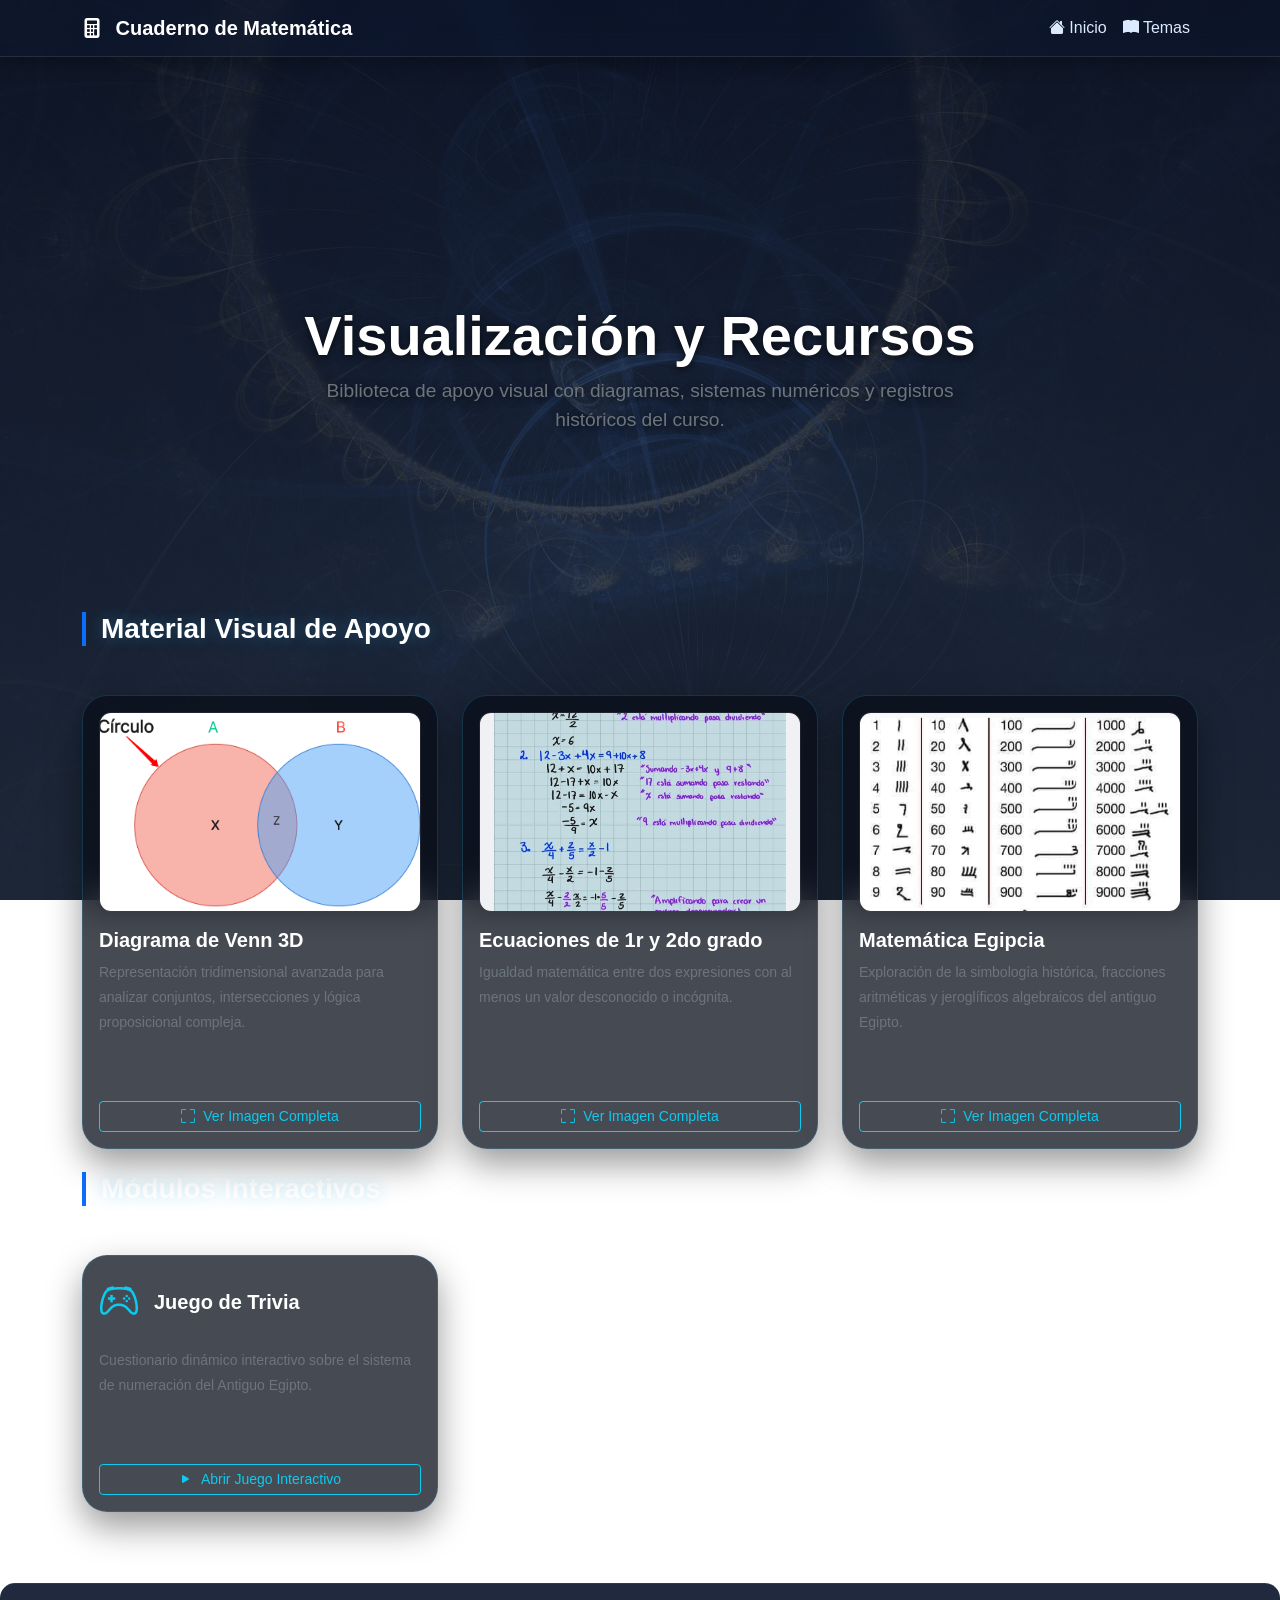
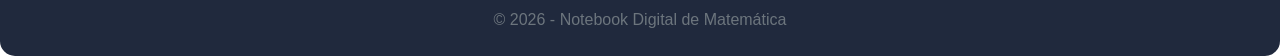
==== temas.html @ 57515ef2 "primer commit" ====
<!doctype html>
<html lang="es">
  <head>
    <meta charset="UTF-8" />
    <meta name="viewport" content="width=device-width, initial-scale=1.0" />
    <title>Notebook Digital de Matemática - Materiales</title>

    <link
      href="https://cdn.jsdelivr.net/npm/bootstrap@5.3.3/dist/css/bootstrap.min.css"
      rel="stylesheet"
    />
    <link
      rel="stylesheet"
      href="https://cdn.jsdelivr.net/npm/bootstrap-icons@1.11.3/font/bootstrap-icons.min.css"
    />
    <link rel="stylesheet" href="css/style.css" />
  </head>

  <body>
    <nav class="navbar navbar-expand-lg navbar-dark fixed-top custom-navbar">
      <div class="container">
        <a class="navbar-brand fw-bold" href="index.html">
          <i class="bi bi-calculator-fill me-2"></i>
          Cuaderno de Matemática
        </a>

        <button
          class="navbar-toggler"
          type="button"
          data-bs-toggle="collapse"
          data-bs-target="#menu"
        >
          <span class="navbar-toggler-icon"></span>
        </button>

        <div class="collapse navbar-collapse" id="menu">
          <ul class="navbar-nav ms-auto">
            <li class="nav-item">
              <a class="nav-link" href="index.html">
                <i class="bi bi-house-fill"></i> Inicio
              </a>
            </li>
            <li class="nav-item">
              <a class="nav-link active" href="#">
                <i class="bi bi-book-fill"></i> Temas
              </a>
            </li>
          </ul>
        </div>
      </div>
    </nav>

    <header class="hero mt-5">
      <div class="container text-center py-4">
        <h1 class="display-4 fw-bold text-white">Visualización y Recursos</h1>
        <p class="text-secondary lead">
          Biblioteca de apoyo visual con diagramas, sistemas numéricos y
          registros históricos del curso.
        </p>
      </div>
    </header>

    <main class="container py-4">
      <section class="mb-5">
        <h3 class="section-title text-start mb-4 text-white">
          Material Visual de Apoyo
        </h3>
        <div class="row g-4">
          <div class="col-md-6 col-lg-4">
            <div
              class="glass-card p-3 h-100 d-flex flex-column justify-content-between"
            >
              <div>
                <div class="img-container mb-3">
                  <img
                    src="imagenes/venn.png"
                    alt="Diagrama de Venn 3D"
                    class="img-fluid rounded"
                  />
                </div>
                <h5 class="fw-bold mb-2 text-white">Diagrama de Venn 3D</h5>
                <p class="text-secondary small mb-0">
                  Representación tridimensional avanzada para analizar
                  conjuntos, intersecciones y lógica proposicional compleja.
                </p>
              </div>
              <a
                href="imagenes/venn.png"
                target="_blank"
                class="btn btn-sm btn-outline-info w-100 mt-3"
              >
                <i class="bi bi-fullscreen me-2"></i>Ver Imagen Completa
              </a>
            </div>
          </div>

          <div class="col-md-6 col-lg-4">
            <div
              class="glass-card p-3 h-100 d-flex flex-column justify-content-between"
            >
              <div>
                <div class="img-container mb-3">
                  <img
                    src="imagenes/ecuaciones.jpg"
                    alt="Ecuaciones"
                    class="img-fluid rounded"
                  />
                </div>
                <h5 class="fw-bold mb-2 text-white">
                  Ecuaciones de 1r y 2do grado
                </h5>
                <p class="text-secondary small mb-0">
                  Igualdad matemática entre dos expresiones con al menos un
                  valor desconocido o incógnita.
                </p>
              </div>
              <a
                href="imagenes/ecuaciones.jpg"
                target="_blank"
                class="btn btn-sm btn-outline-info w-100 mt-3"
              >
                <i class="bi bi-fullscreen me-2"></i>Ver Imagen Completa
              </a>
            </div>
          </div>

          <div class="col-md-6 col-lg-4">
            <div
              class="glass-card p-3 h-100 d-flex flex-column justify-content-between"
            >
              <div>
                <div class="img-container mb-3">
                  <img
                    src="imagenes/mat egipcia.jpg"
                    alt="Matemática Egipcia"
                    class="img-fluid rounded"
                  />
                </div>
                <h5 class="fw-bold mb-2 text-white">Matemática Egipcia</h5>
                <p class="text-secondary small mb-0">
                  Exploración de la simbología histórica, fracciones aritméticas
                  y jeroglíficos algebraicos del antiguo Egipto.
                </p>
              </div>
              <a
                href="imagenes/mat egipcia.jpg"
                target="_blank"
                class="btn btn-sm btn-outline-info w-100 mt-3"
              >
                <i class="bi bi-fullscreen me-2"></i>Ver Imagen Completa
              </a>
            </div>
          </div>
        </div>
      </section>

      <section class="mb-4">
        <h3 class="section-title text-start mb-4 text-white">
          Módulos Interactivos
        </h3>
        <div class="row g-4">
          <div class="col-md-6 col-lg-4">
            <div
              class="glass-card p-3 h-100 d-flex flex-column justify-content-between"
            >
              <div>
                <div class="d-flex align-items-center mb-3">
                  <i
                    class="bi bi-controller text-info"
                    style="font-size: 2.5rem; margin-right: 15px"
                  ></i>
                  <h5 class="fw-bold mb-0 text-white text-truncate">
                    Juego de Trivia
                  </h5>
                </div>
                <p class="text-secondary small mb-3">
                  Cuestionario dinámico interactivo sobre el sistema de
                  numeración del Antiguo Egipto.
                </p>
              </div>
              <a
                href="juego de matematica.html"
                class="btn btn-sm btn-outline-info w-100"
              >
                <i class="bi bi-play-fill me-2"></i>Abrir Juego Interactivo
              </a>
            </div>
          </div>
        </div>
      </section>
    </main>

    <footer class="text-center py-4 mt-5 text-secondary">
      © 2026 - Notebook Digital de Matemática
    </footer>

    <script src="https://cdn.jsdelivr.net/npm/bootstrap@5.3.3/dist/js/bootstrap.bundle.min.js"></script>
  </body>
</html>
---- css/style.css ----
* {
  margin: 0;
  padding: 0;
  box-sizing: border-box;
}

html {
  scroll-behavior: smooth;
  width: 100%;
  height: 100%;
}

body {
  font-family:
    "Segoe UI",
    -apple-system,
    sans-serif;
  color: #f8fafc;
  min-height: 100vh;
  width: 100%;

  overflow-x: hidden;
  overflow-y: auto !important;

  background:
    linear-gradient(rgba(15, 23, 42, 0.8), rgba(30, 41, 59, 0.9)),
    url("/imagenes/01.jpg") !important;
  background-size: cover !important;
  background-position: center !important;
  background-attachment: fixed !important;
}

.custom-navbar {
  background: rgba(9, 37, 101, 0.073) !important;
  backdrop-filter: blur(15px);
  -webkit-backdrop-filter: blur(15px);
  border-bottom: 1px solid rgba(255, 255, 255, 0.1);
  box-shadow: 0 5px 20px rgba(0, 0, 0, 0.3);
}

.navbar-brand {
  color: #fff !important;
  font-weight: 700;
}

.nav-link {
  color: #dbeafe !important;
  transition: color 0.3s ease;
}

.nav-link:hover {
  color: #4cc9f0 !important;
}

.dropdown-menu {
  background: #0f172a;
  border: none;
  box-shadow: 0 10px 25px rgba(0, 0, 0, 0.5);
}

.dropdown-item {
  color: white;
  transition:
    background 0.2s,
    color 0.2s;
}

.dropdown-item:hover {
  background: #1e293b;
  color: #38bdf8;
}

.hero {
  min-height: 60vh;
  display: flex;
  justify-content: center;
  align-items: center;
  text-align: center;
  padding-top: 150px;
  padding-bottom: 50px;
  text-shadow: 0 2px 8px rgba(0, 0, 0, 0.7);
}

.hero h1 {
  font-weight: 820;
  color: #ffffff;
  animation: pulsoNeon 4s ease-in-out infinite alternate;
}

.hero p {
  color: #dbeafe;
  font-size: 1.2rem;
  max-width: 700px;
  margin: auto;
}

.hero-sub {
  background: rgba(15, 23, 42, 0.6) !important;
  backdrop-filter: blur(5px);
  border-top: 1px solid rgba(255, 255, 255, 0.05);
  border-bottom: 1px solid rgba(255, 255, 255, 0.05);
}

.hero-sub h2 {
  font-weight: 700;
  color: #ffffff;
  animation: pulsoNeon 4s ease-in-out infinite alternate;
}

.hero-sub p {
  color: #dbeafe;
  max-width: 700px;
  margin: auto;
}

.hero-sub .btn-outline-info {
  border-color: #38bdf8;
  color: #38bdf8;
  transition: all 0.3s cubic-bezier(0.25, 1, 0.5, 1);
}

.hero-sub .btn-outline-info:hover {
  background: #38bdf8;
  color: #0f172a;
  box-shadow: 0 0 25px rgba(56, 189, 248, 0.6);
  transform: translateY(-3px);
}

.section-title {
  border-left: 4px solid #0d6efd;
  padding-left: 15px;
  font-weight: 700;
  color: #ffffff;
  text-shadow: 0 0 15px rgba(56, 189, 248, 0.3);
}

.topics {
  display: grid;
  grid-template-columns: repeat(2, 1fr);
  gap: 20px;
  max-width: 900px;
  margin: 0 auto;
}

.topic-card {
  display: flex;
  align-items: center;
  justify-content: space-between;
  padding: 20px 25px;
  text-decoration: none;
  color: white;
  border-radius: 20px;
  background: rgba(15, 23, 42, 0.4);
  border: 1px solid rgba(56, 189, 248, 0.15);
  backdrop-filter: blur(12px);
  box-shadow: 0 10px 30px rgba(0, 0, 0, 0.2);
}

.icon-box {
  width: 60px;
  height: 60px;
  display: flex;
  justify-content: center;
  align-items: center;
  border-radius: 15px;
  background: linear-gradient(135deg, #0e2a36, #2563eb);
  color: white;
  font-weight: bold;
  margin-right: 20px;
  box-shadow: 0 0 20px rgba(56, 189, 248, 0.4);
  transition: transform 0.3s ease;
}

.topic-card span {
  flex: 1;
  font-size: 1.1rem;
}

.glass-card {
  margin: 25px auto;
  max-width: 900px;
  background: rgba(9, 14, 25, 0.75) !important;
  border: 1px solid rgba(56, 189, 248, 0.2) !important;
  backdrop-filter: blur(20px) !important;
  -webkit-backdrop-filter: blur(20px) !important;
  padding: 35px;
  border-radius: 25px !important;
  box-shadow: 0 15px 35px rgba(0, 0, 0, 0.4) !important;
  transition:
    transform 0.3s ease,
    box-shadow 0.3s ease,
    border-color 0.3s ease;
}

.glass-card h2 {
  color: #4cc9f0;
  margin-bottom: 20px;
  text-shadow: 0 0 15px rgba(76, 201, 240, 0.2);
}

.glass-card p {
  color: #e2e8f0;
  line-height: 1.8;
}

.glass-card .form-control {
  background: rgba(15, 23, 42, 0.6) !important;
  border: 1px solid rgba(56, 189, 248, 0.2) !important;
  color: #fff !important;
  border-radius: 10px;
}

.glass-card .form-control:focus {
  background: rgba(15, 23, 42, 0.8) !important;
  border-color: #4cc9f0 !important;
  color: #fff !important;
  box-shadow: 0 0 10px rgba(76, 201, 240, 0.3) !important;
}

.exercise-card {
  background: rgba(20, 35, 70, 0.8);
  border: 1px solid rgba(56, 189, 248, 0.15);
  color: white;
  border-radius: 20px;
}

.exercise-card h5 {
  color: #4cc9f0;
}

.glass-card:hover,
.topic-card:hover,
.exercise-card:hover {
  transform: translateY(-5px) scale(1.01) !important;
  border-color: #4cc9f0 !important;
  box-shadow: 0 15px 35px rgba(76, 201, 240, 0.3) !important;
  background: rgba(15, 23, 42, 0.75) !important;
}

.topic-card:hover .icon-box {
  transform: scale(1.1) rotate(3deg);
}

.text-truncate {
  overflow: hidden;
  text-overflow: ellipsis;
  white-space: nowrap;
}

.display-6 {
  font-size: 2.5rem;
}

@keyframes pulsoNeon {
  0% {
    text-shadow:
      0 0 15px rgba(56, 189, 248, 0.3),
      0 0 30px rgba(56, 189, 248, 0.1);
  }
  100% {
    text-shadow:
      0 0 25px rgba(56, 189, 248, 0.8),
      0 0 50px rgba(76, 201, 240, 0.5);
  }
}

#info p {
  color: #e2e8f0;
  font-size: 1.1rem;
  margin-bottom: 10px;
}

footer {
  border-radius: 15px;
  margin-top: 60px;
  padding: 25px;
  background: rgba(8, 18, 40, 0.9);
  border-top: 1px solid rgba(255, 255, 255, 0.08);
  color: #cbd5e1;
}

/* scroll esto esta muy bueno lo dejo comentado para cobiar esto despues */
::-webkit-scrollbar {
  width: 10px;
}
::-webkit-scrollbar-track {
  background: #0f172a;
}
::-webkit-scrollbar-thumb {
  background: #38bdf8;
  border-radius: 20px;
}

/* diseño responsivo, guardarlo en otro css para porterior uso de mi web */
@media (max-width: 768px) {
  .hero h1 {
    font-size: 2.3rem;
  }
  .section-title {
    font-size: 2.5rem;
  }
  .topics {
    grid-template-columns: 1fr;
    padding: 0 15px;
  }
  .topic-card {
    flex-direction: column;
    text-align: center;
    gap: 15px;
  }
  .icon-box {
    margin-right: 0;
  }
}
@media (max-width: 576px) {
  .hero {
    padding-top: 140px;
  }
  .hero h1 {
    font-size: 1.8rem;
  }
  .hero p {
    font-size: 1rem;
  }
}


.img-container {
  height: 200px;
  display: flex;
  align-items: center;
  justify-content: center;
  overflow: hidden;
  border-radius: 12px;
  background: rgba(0, 0, 0, 0.3);
  border: 1px solid rgba(255, 255, 255, 0.1);
}

.img-container img {
  width: 100%;
  height: 100%;
  object-fit: cover;
  transition: transform 0.5s ease;
}

.glass-card:hover .img-container img {
  transform: scale(1.05);
}
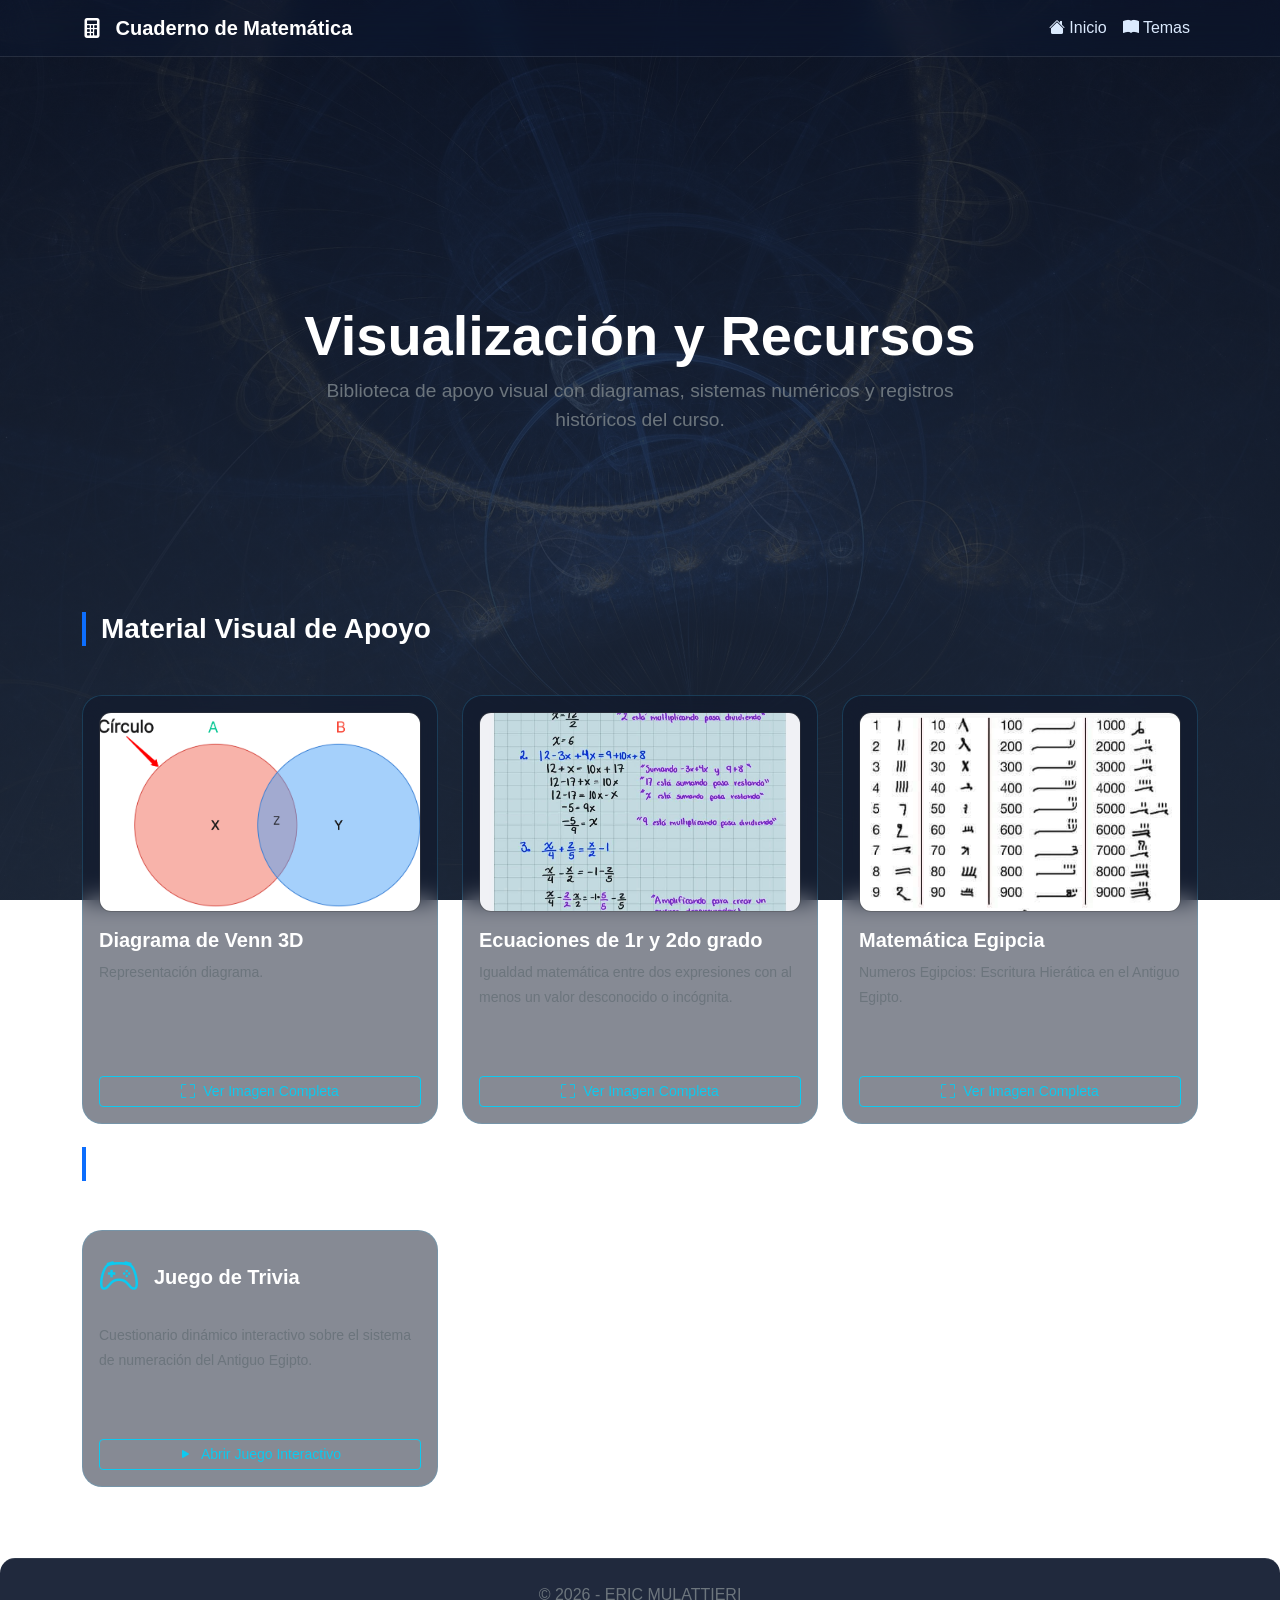
==== commit 3e779fda: "cambios" ====
--- a/temas.html
+++ b/temas.html
@@ -80,8 +80,7 @@
                 </div>
                 <h5 class="fw-bold mb-2 text-white">Diagrama de Venn 3D</h5>
                 <p class="text-secondary small mb-0">
-                  Representación tridimensional avanzada para analizar
-                  conjuntos, intersecciones y lógica proposicional compleja.
+                  Representación diagrama.
                 </p>
               </div>
               <a
@@ -138,8 +137,7 @@
                 </div>
                 <h5 class="fw-bold mb-2 text-white">Matemática Egipcia</h5>
                 <p class="text-secondary small mb-0">
-                  Exploración de la simbología histórica, fracciones aritméticas
-                  y jeroglíficos algebraicos del antiguo Egipto.
+                  Numeros Egipcios: Escritura Hierática en el Antiguo Egipto.
                 </p>
               </div>
               <a
@@ -191,7 +189,7 @@
     </main>
 
     <footer class="text-center py-4 mt-5 text-secondary">
-      © 2026 - Notebook Digital de Matemática
+      © 2026 - ERIC MULATTIERI
     </footer>
 
     <script src="https://cdn.jsdelivr.net/npm/bootstrap@5.3.3/dist/js/bootstrap.bundle.min.js"></script>
--- a/css/style.css
+++ b/css/style.css
@@ -4,10 +4,11 @@
   box-sizing: border-box;
 }
 
-html {
-  scroll-behavior: smooth;
+html,
+body {
   width: 100%;
   height: 100%;
+  scroll-behavior: smooth;
 }
 
 body {
@@ -17,11 +18,8 @@
     sans-serif;
   color: #f8fafc;
   min-height: 100vh;
-  width: 100%;
-
   overflow-x: hidden;
   overflow-y: auto !important;
-
   background:
     linear-gradient(rgba(15, 23, 42, 0.8), rgba(30, 41, 59, 0.9)),
     url("/imagenes/01.jpg") !important;
@@ -35,7 +33,6 @@
   backdrop-filter: blur(15px);
   -webkit-backdrop-filter: blur(15px);
   border-bottom: 1px solid rgba(255, 255, 255, 0.1);
-  box-shadow: 0 5px 20px rgba(0, 0, 0, 0.3);
 }
 
 .navbar-brand {
@@ -55,7 +52,6 @@
 .dropdown-menu {
   background: #0f172a;
   border: none;
-  box-shadow: 0 10px 25px rgba(0, 0, 0, 0.5);
 }
 
 .dropdown-item {
@@ -76,22 +72,24 @@
   justify-content: center;
   align-items: center;
   text-align: center;
-  padding-top: 150px;
-  padding-bottom: 50px;
-  text-shadow: 0 2px 8px rgba(0, 0, 0, 0.7);
-}
-
-.hero h1 {
+  padding: 150px 0 50px 0;
+}
+
+.hero h1,
+.hero-sub h2 {
   font-weight: 820;
   color: #ffffff;
-  animation: pulsoNeon 4s ease-in-out infinite alternate;
-}
-
-.hero p {
+}
+
+.hero p,
+.hero-sub p {
   color: #dbeafe;
-  font-size: 1.2rem;
   max-width: 700px;
   margin: auto;
+}
+
+.hero p {
+  font-size: 1.2rem;
 }
 
 .hero-sub {
@@ -103,26 +101,17 @@
 
 .hero-sub h2 {
   font-weight: 700;
-  color: #ffffff;
-  animation: pulsoNeon 4s ease-in-out infinite alternate;
-}
-
-.hero-sub p {
-  color: #dbeafe;
-  max-width: 700px;
-  margin: auto;
 }
 
 .hero-sub .btn-outline-info {
   border-color: #38bdf8;
   color: #38bdf8;
-  transition: all 0.3s cubic-bezier(0.25, 1, 0.5, 1);
+  transition: all 0.3s ease;
 }
 
 .hero-sub .btn-outline-info:hover {
   background: #38bdf8;
   color: #0f172a;
-  box-shadow: 0 0 25px rgba(56, 189, 248, 0.6);
   transform: translateY(-3px);
 }
 
@@ -131,7 +120,6 @@
   padding-left: 15px;
   font-weight: 700;
   color: #ffffff;
-  text-shadow: 0 0 15px rgba(56, 189, 248, 0.3);
 }
 
 .topics {
@@ -142,6 +130,18 @@
   margin: 0 auto;
 }
 
+.topic-card,
+.glass-card,
+.exercise-card {
+  background: rgba(15, 23, 42, 0.5) !important;
+  border: 1px solid rgba(56, 189, 248, 0.2) !important;
+  backdrop-filter: blur(12px) !important;
+  border-radius: 20px !important;
+  transition:
+    transform 0.3s ease,
+    background 0.3s ease;
+}
+
 .topic-card {
   display: flex;
   align-items: center;
@@ -149,11 +149,40 @@
   padding: 20px 25px;
   text-decoration: none;
   color: white;
-  border-radius: 20px;
-  background: rgba(15, 23, 42, 0.4);
-  border: 1px solid rgba(56, 189, 248, 0.15);
-  backdrop-filter: blur(12px);
-  box-shadow: 0 10px 30px rgba(0, 0, 0, 0.2);
+}
+
+.glass-card {
+  margin: 25px auto;
+  max-width: 900px;
+  padding: 35px;
+}
+
+.exercise-card {
+  color: white;
+}
+
+.glass-card h2,
+.exercise-card h5 {
+  color: #4cc9f0;
+  margin-bottom: 20px;
+}
+
+.glass-card p,
+#info p {
+  color: #e2e8f0;
+  line-height: 1.8;
+}
+
+#info p {
+  font-size: 1.1rem;
+  margin-bottom: 10px;
+}
+
+.glass-card:hover,
+.topic-card:hover,
+.exercise-card:hover {
+  transform: translateY(-5px) !important;
+  background: rgba(15, 23, 42, 0.8) !important;
 }
 
 .icon-box {
@@ -167,40 +196,11 @@
   color: white;
   font-weight: bold;
   margin-right: 20px;
-  box-shadow: 0 0 20px rgba(56, 189, 248, 0.4);
-  transition: transform 0.3s ease;
 }
 
 .topic-card span {
   flex: 1;
   font-size: 1.1rem;
-}
-
-.glass-card {
-  margin: 25px auto;
-  max-width: 900px;
-  background: rgba(9, 14, 25, 0.75) !important;
-  border: 1px solid rgba(56, 189, 248, 0.2) !important;
-  backdrop-filter: blur(20px) !important;
-  -webkit-backdrop-filter: blur(20px) !important;
-  padding: 35px;
-  border-radius: 25px !important;
-  box-shadow: 0 15px 35px rgba(0, 0, 0, 0.4) !important;
-  transition:
-    transform 0.3s ease,
-    box-shadow 0.3s ease,
-    border-color 0.3s ease;
-}
-
-.glass-card h2 {
-  color: #4cc9f0;
-  margin-bottom: 20px;
-  text-shadow: 0 0 15px rgba(76, 201, 240, 0.2);
-}
-
-.glass-card p {
-  color: #e2e8f0;
-  line-height: 1.8;
 }
 
 .glass-card .form-control {
@@ -214,60 +214,24 @@
   background: rgba(15, 23, 42, 0.8) !important;
   border-color: #4cc9f0 !important;
   color: #fff !important;
-  box-shadow: 0 0 10px rgba(76, 201, 240, 0.3) !important;
-}
-
-.exercise-card {
-  background: rgba(20, 35, 70, 0.8);
-  border: 1px solid rgba(56, 189, 248, 0.15);
-  color: white;
-  border-radius: 20px;
-}
-
-.exercise-card h5 {
-  color: #4cc9f0;
-}
-
-.glass-card:hover,
-.topic-card:hover,
-.exercise-card:hover {
-  transform: translateY(-5px) scale(1.01) !important;
-  border-color: #4cc9f0 !important;
-  box-shadow: 0 15px 35px rgba(76, 201, 240, 0.3) !important;
-  background: rgba(15, 23, 42, 0.75) !important;
-}
-
-.topic-card:hover .icon-box {
-  transform: scale(1.1) rotate(3deg);
-}
-
-.text-truncate {
+  outline: none;
+}
+
+.img-container {
+  height: 200px;
+  display: flex;
+  align-items: center;
+  justify-content: center;
   overflow: hidden;
-  text-overflow: ellipsis;
-  white-space: nowrap;
-}
-
-.display-6 {
-  font-size: 2.5rem;
-}
-
-@keyframes pulsoNeon {
-  0% {
-    text-shadow:
-      0 0 15px rgba(56, 189, 248, 0.3),
-      0 0 30px rgba(56, 189, 248, 0.1);
-  }
-  100% {
-    text-shadow:
-      0 0 25px rgba(56, 189, 248, 0.8),
-      0 0 50px rgba(76, 201, 240, 0.5);
-  }
-}
-
-#info p {
-  color: #e2e8f0;
-  font-size: 1.1rem;
-  margin-bottom: 10px;
+  border-radius: 12px;
+  background: rgba(0, 0, 0, 0.3);
+  border: 1px solid rgba(255, 255, 255, 0.1);
+}
+
+.img-container img {
+  width: 100%;
+  height: 100%;
+  object-fit: cover;
 }
 
 footer {
@@ -279,19 +243,16 @@
   color: #cbd5e1;
 }
 
-/* scroll esto esta muy bueno lo dejo comentado para cobiar esto despues */
-::-webkit-scrollbar {
-  width: 10px;
-}
-::-webkit-scrollbar-track {
-  background: #0f172a;
-}
-::-webkit-scrollbar-thumb {
-  background: #38bdf8;
-  border-radius: 20px;
-}
-
-/* diseño responsivo, guardarlo en otro css para porterior uso de mi web */
+.text-truncate {
+  overflow: hidden;
+  text-overflow: ellipsis;
+  white-space: nowrap;
+}
+
+.display-6 {
+  font-size: 2.5rem;
+}
+
 @media (max-width: 768px) {
   .hero h1 {
     font-size: 2.3rem;
@@ -312,6 +273,7 @@
     margin-right: 0;
   }
 }
+
 @media (max-width: 576px) {
   .hero {
     padding-top: 140px;
@@ -323,26 +285,3 @@
     font-size: 1rem;
   }
 }
-
-
-.img-container {
-  height: 200px;
-  display: flex;
-  align-items: center;
-  justify-content: center;
-  overflow: hidden;
-  border-radius: 12px;
-  background: rgba(0, 0, 0, 0.3);
-  border: 1px solid rgba(255, 255, 255, 0.1);
-}
-
-.img-container img {
-  width: 100%;
-  height: 100%;
-  object-fit: cover;
-  transition: transform 0.5s ease;
-}
-
-.glass-card:hover .img-container img {
-  transform: scale(1.05);
-}
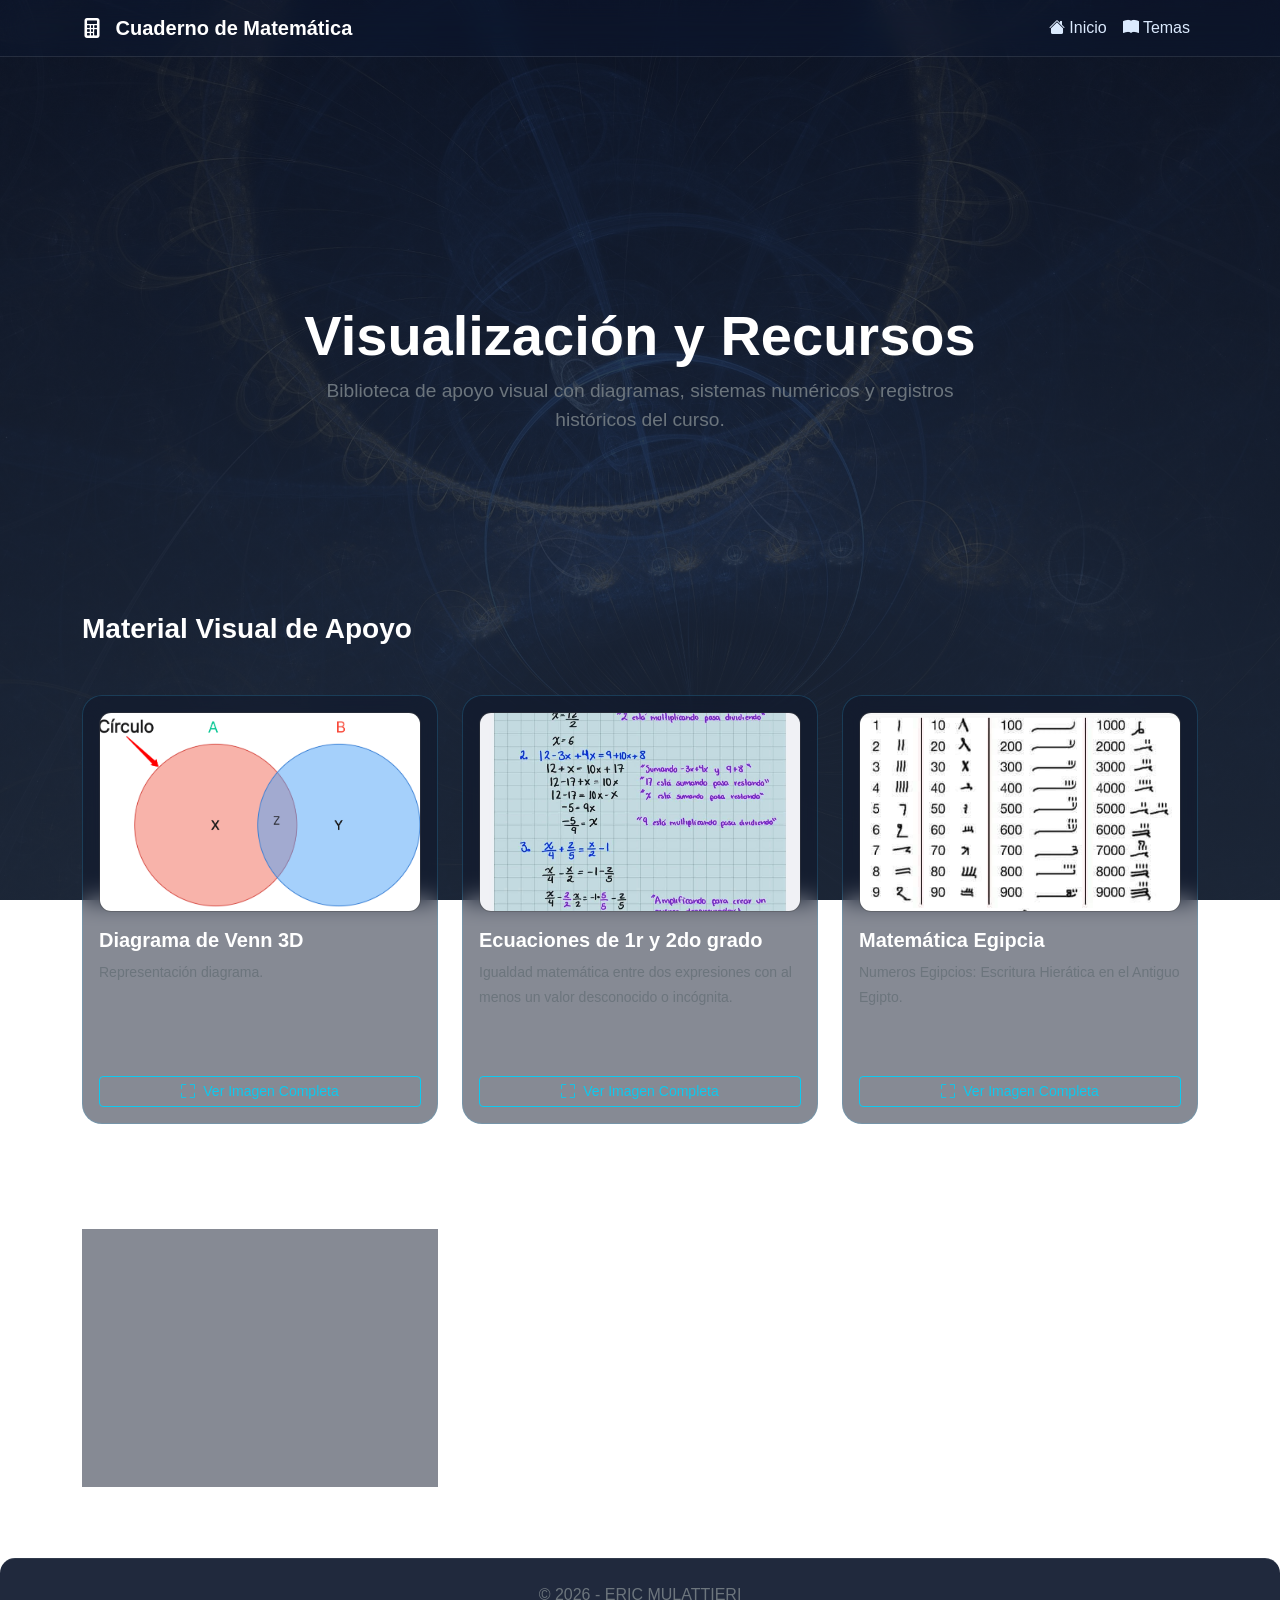
==== commit 748fe658: "cambios" ====
--- a/temas.html
+++ b/temas.html
@@ -14,6 +14,16 @@
       href="https://cdn.jsdelivr.net/npm/bootstrap-icons@1.11.3/font/bootstrap-icons.min.css"
     />
     <link rel="stylesheet" href="css/style.css" />
+
+    <style>
+      .section-title {
+        border-left: none !important;
+        padding-left: 0 !important;
+      }
+      .section-title::before {
+        display: none !important;
+      }
+    </style>
   </head>
 
   <body>
@@ -194,4 +204,4 @@
 
     <script src="https://cdn.jsdelivr.net/npm/bootstrap@5.3.3/dist/js/bootstrap.bundle.min.js"></script>
   </body>
-</html>
+</html>
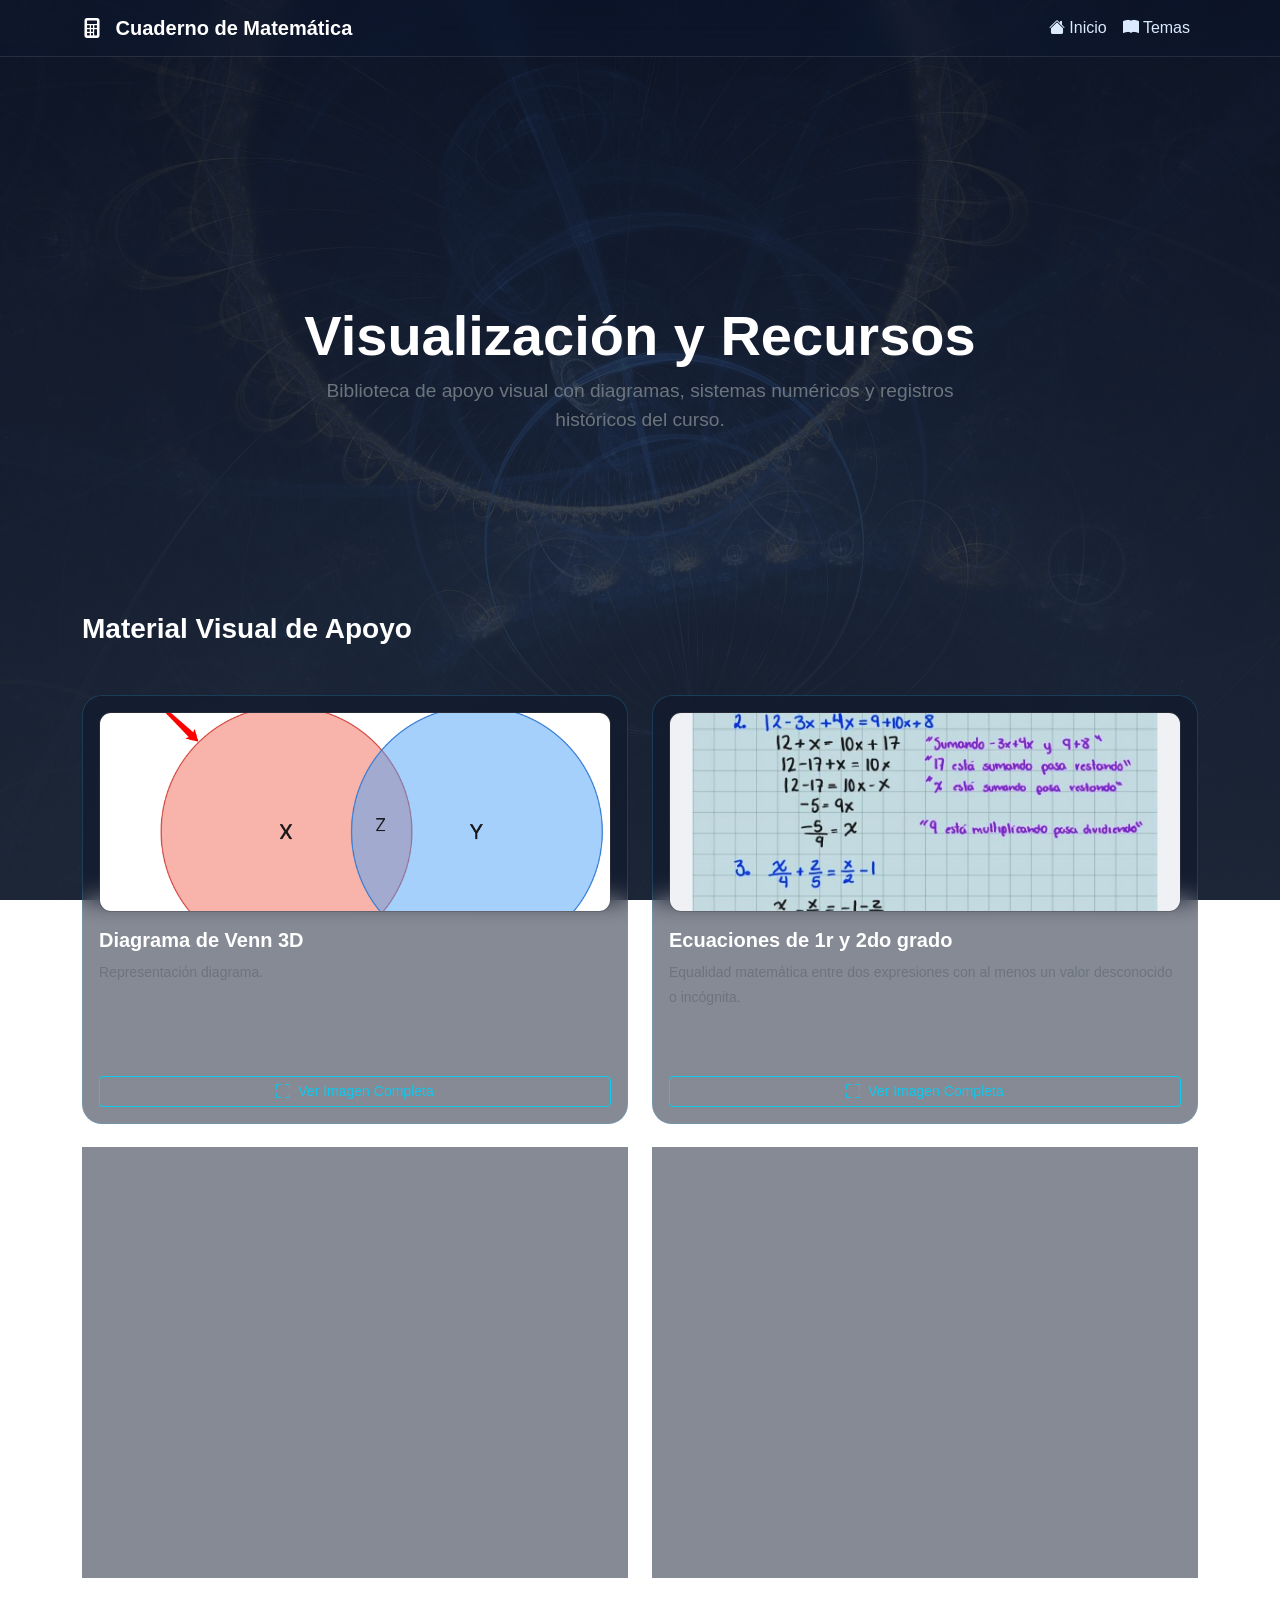
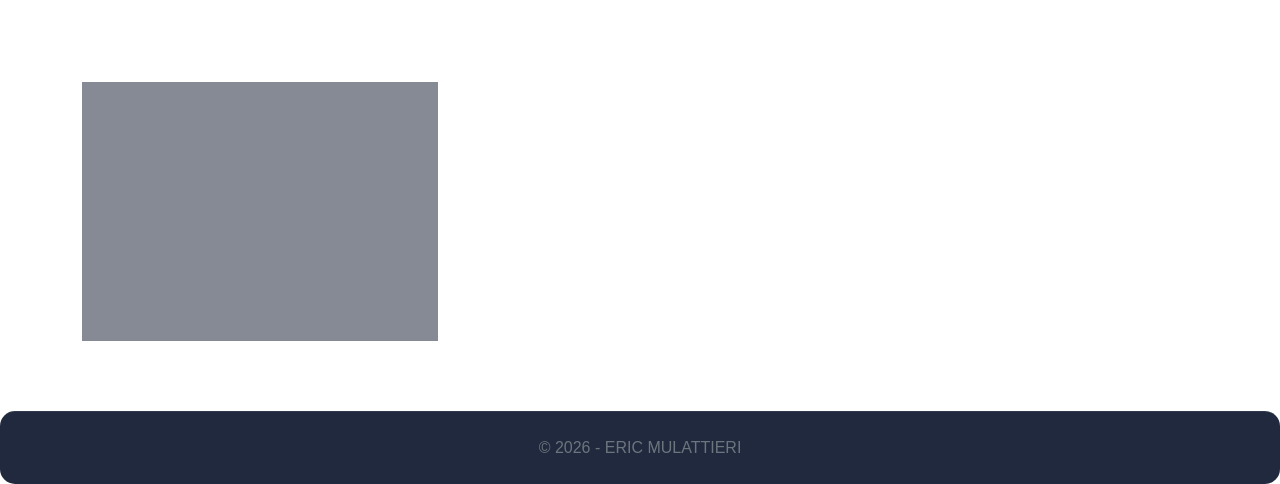
==== commit b93d1a52: "cambio card" ====
--- a/temas.html
+++ b/temas.html
@@ -13,17 +13,8 @@
       rel="stylesheet"
       href="https://cdn.jsdelivr.net/npm/bootstrap-icons@1.11.3/font/bootstrap-icons.min.css"
     />
+    
     <link rel="stylesheet" href="css/style.css" />
-
-    <style>
-      .section-title {
-        border-left: none !important;
-        padding-left: 0 !important;
-      }
-      .section-title::before {
-        display: none !important;
-      }
-    </style>
   </head>
 
   <body>
@@ -71,15 +62,15 @@
     </header>
 
     <main class="container py-4">
+      
       <section class="mb-5">
         <h3 class="section-title text-start mb-4 text-white">
           Material Visual de Apoyo
         </h3>
         <div class="row g-4">
-          <div class="col-md-6 col-lg-4">
-            <div
-              class="glass-card p-3 h-100 d-flex flex-column justify-content-between"
-            >
+          
+          <div class="col-md-6 col-lg-6">
+            <div class="glass-card p-3 h-100 d-flex flex-column justify-content-between">
               <div>
                 <div class="img-container mb-3">
                   <img
@@ -103,10 +94,8 @@
             </div>
           </div>
 
-          <div class="col-md-6 col-lg-4">
-            <div
-              class="glass-card p-3 h-100 d-flex flex-column justify-content-between"
-            >
+          <div class="col-md-6 col-lg-6">
+            <div class="glass-card p-3 h-100 d-flex flex-column justify-content-between">
               <div>
                 <div class="img-container mb-3">
                   <img
@@ -119,7 +108,7 @@
                   Ecuaciones de 1r y 2do grado
                 </h5>
                 <p class="text-secondary small mb-0">
-                  Igualdad matemática entre dos expresiones con al menos un
+                  Equalidad matemática entre dos expresiones con al menos un
                   valor desconocido o incógnita.
                 </p>
               </div>
@@ -133,10 +122,8 @@
             </div>
           </div>
 
-          <div class="col-md-6 col-lg-4">
-            <div
-              class="glass-card p-3 h-100 d-flex flex-column justify-content-between"
-            >
+          <div class="col-md-6 col-lg-6">
+            <div class="glass-card p-3 h-100 d-flex flex-column justify-content-between">
               <div>
                 <div class="img-container mb-3">
                   <img
@@ -159,6 +146,32 @@
               </a>
             </div>
           </div>
+
+          <div class="col-md-6 col-lg-6">
+            <div class="glass-card p-3 h-100 d-flex flex-column justify-content-between">
+              <div>
+                <div class="img-container mb-3">
+                  <img
+                    src="imagenes/funcion_lineal.jpg"
+                    alt="Función de Primer Grado"
+                    class="img-fluid rounded"
+                  />
+                </div>
+                <h5 class="fw-bold mb-2 text-white">Función de Primer Grado</h5>
+                <p class="text-secondary small mb-0">
+                  Representación de una línea recta en el plano cartesiano mediante la expresión f(x) = mx + b.
+                </p>
+              </div>
+              <a
+                href="imagenes/funcion_lineal.jpg"
+                target="_blank"
+                class="btn btn-sm btn-outline-info w-100 mt-3"
+              >
+                <i class="bi bi-fullscreen me-2"></i>Ver Imagen Completa
+              </a>
+            </div>
+          </div>
+
         </div>
       </section>
 
@@ -168,9 +181,7 @@
         </h3>
         <div class="row g-4">
           <div class="col-md-6 col-lg-4">
-            <div
-              class="glass-card p-3 h-100 d-flex flex-column justify-content-between"
-            >
+            <div class="glass-card p-3 h-100 d-flex flex-column justify-content-between">
               <div>
                 <div class="d-flex align-items-center mb-3">
                   <i
--- a/css/style.css
+++ b/css/style.css
@@ -285,3 +285,30 @@
     font-size: 1rem;
   }
 }
+.section-title {
+  border-left: none !important;
+  padding-left: 0 !important;
+}
+
+.section-title::before {
+  display: none !important;
+}
+.scroll-margin {
+  scroll-margin-top: 80px;
+}
+
+.section-title {
+  border-left: none !important;
+  padding-left: 0 !important;
+}
+
+.section-title::before {
+  display: none !important;
+}
+
+.formula-container {
+  background: rgba(255, 255, 255, 0.05);
+  border-radius: 8px;
+  padding: 15px;
+  text-align: center;
+}
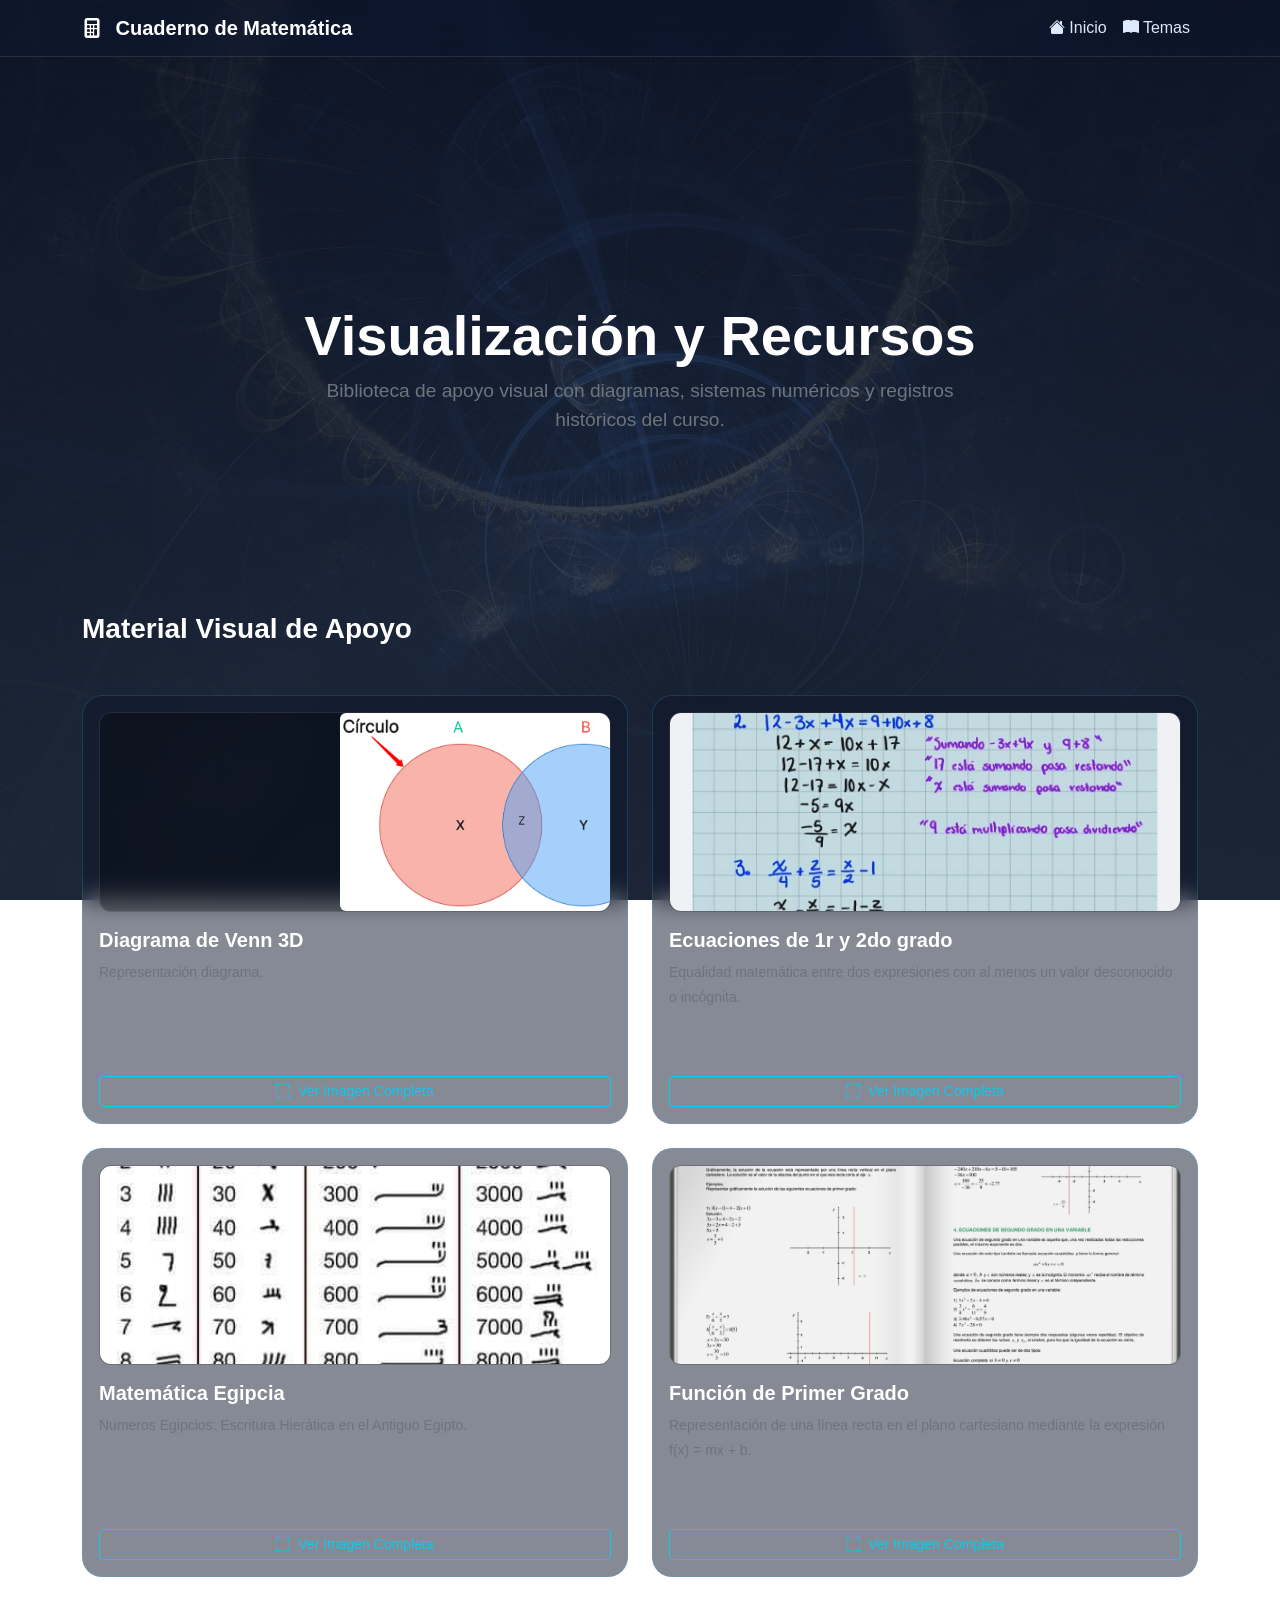
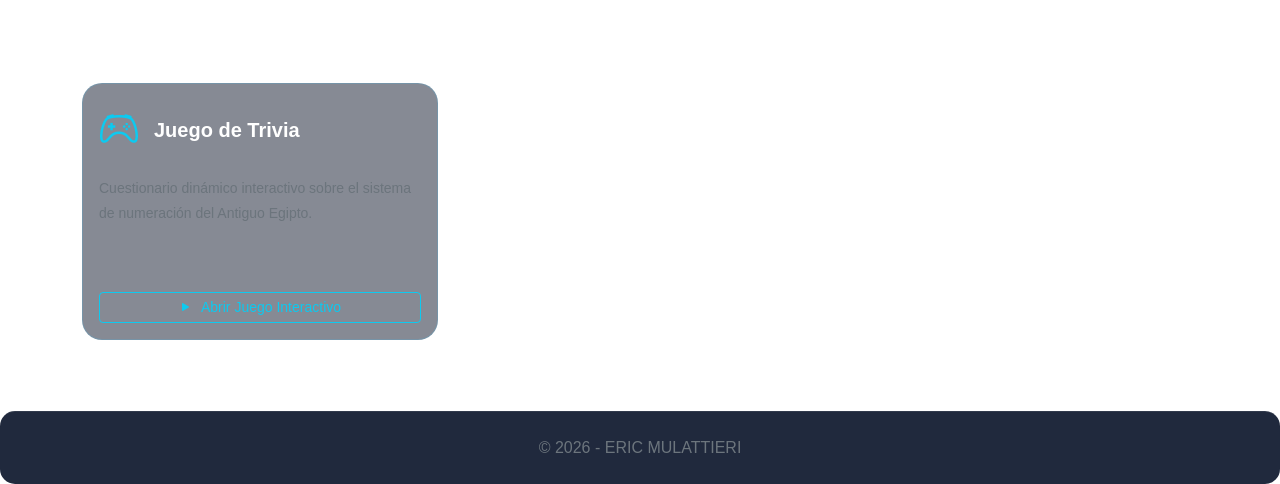
==== commit 8984694e: "diagrama" ====
--- a/temas.html
+++ b/temas.html
@@ -13,7 +13,7 @@
       rel="stylesheet"
       href="https://cdn.jsdelivr.net/npm/bootstrap-icons@1.11.3/font/bootstrap-icons.min.css"
     />
-    
+
     <link rel="stylesheet" href="css/style.css" />
   </head>
 
@@ -62,20 +62,21 @@
     </header>
 
     <main class="container py-4">
-      
       <section class="mb-5">
         <h3 class="section-title text-start mb-4 text-white">
           Material Visual de Apoyo
         </h3>
         <div class="row g-4">
-          
-          <div class="col-md-6 col-lg-6">
-            <div class="glass-card p-3 h-100 d-flex flex-column justify-content-between">
-              <div>
-                <div class="img-container mb-3">
-                  <img
-                    src="imagenes/venn.png"
-                    alt="Diagrama de Venn 3D"
+          <div class="col-md-6 col-lg-6">
+            <div
+              class="glass-card p-3 h-100 d-flex flex-column justify-content-between"
+            >
+              <div>
+                <div class="img-container mb-3">
+                  <iframe src="./archivo/Diagrama.pdf" frameborder="width:50%"></iframe>
+                  <img
+                    src="./imagenes/venn.png"
+                    alt="#"
                     class="img-fluid rounded"
                   />
                 </div>
@@ -85,17 +86,19 @@
                 </p>
               </div>
               <a
-                href="imagenes/venn.png"
-                target="_blank"
-                class="btn btn-sm btn-outline-info w-100 mt-3"
-              >
-                <i class="bi bi-fullscreen me-2"></i>Ver Imagen Completa
-              </a>
-            </div>
-          </div>
-
-          <div class="col-md-6 col-lg-6">
-            <div class="glass-card p-3 h-100 d-flex flex-column justify-content-between">
+                href="./archivo/Diagrama.pdf"
+                target="_blank"
+                class="btn btn-sm btn-outline-info w-100 mt-3"
+              >
+                <i class="bi bi-fullscreen me-2"></i>Ver Imagen Completa
+              </a>
+            </div>
+          </div>
+
+          <div class="col-md-6 col-lg-6">
+            <div
+              class="glass-card p-3 h-100 d-flex flex-column justify-content-between"
+            >
               <div>
                 <div class="img-container mb-3">
                   <img
@@ -123,7 +126,9 @@
           </div>
 
           <div class="col-md-6 col-lg-6">
-            <div class="glass-card p-3 h-100 d-flex flex-column justify-content-between">
+            <div
+              class="glass-card p-3 h-100 d-flex flex-column justify-content-between"
+            >
               <div>
                 <div class="img-container mb-3">
                   <img
@@ -148,30 +153,32 @@
           </div>
 
           <div class="col-md-6 col-lg-6">
-            <div class="glass-card p-3 h-100 d-flex flex-column justify-content-between">
-              <div>
-                <div class="img-container mb-3">
-                  <img
-                    src="imagenes/funcion_lineal.jpg"
+            <div
+              class="glass-card p-3 h-100 d-flex flex-column justify-content-between"
+            >
+              <div>
+                <div class="img-container mb-3">
+                  <img
+                    src="./imagenes/funciones.png"
                     alt="Función de Primer Grado"
                     class="img-fluid rounded"
                   />
                 </div>
                 <h5 class="fw-bold mb-2 text-white">Función de Primer Grado</h5>
                 <p class="text-secondary small mb-0">
-                  Representación de una línea recta en el plano cartesiano mediante la expresión f(x) = mx + b.
-                </p>
-              </div>
-              <a
-                href="imagenes/funcion_lineal.jpg"
-                target="_blank"
-                class="btn btn-sm btn-outline-info w-100 mt-3"
-              >
-                <i class="bi bi-fullscreen me-2"></i>Ver Imagen Completa
-              </a>
-            </div>
-          </div>
-
+                  Representación de una línea recta en el plano cartesiano
+                  mediante la expresión f(x) = mx + b.
+                </p>
+              </div>
+              <a
+                href="./imagenes/funciones.png"
+                target="_blank"
+                class="btn btn-sm btn-outline-info w-100 mt-3"
+              >
+                <i class="bi bi-fullscreen me-2"></i>Ver Imagen Completa
+              </a>
+            </div>
+          </div>
         </div>
       </section>
 
@@ -181,7 +188,9 @@
         </h3>
         <div class="row g-4">
           <div class="col-md-6 col-lg-4">
-            <div class="glass-card p-3 h-100 d-flex flex-column justify-content-between">
+            <div
+              class="glass-card p-3 h-100 d-flex flex-column justify-content-between"
+            >
               <div>
                 <div class="d-flex align-items-center mb-3">
                   <i
@@ -215,4 +224,4 @@
 
     <script src="https://cdn.jsdelivr.net/npm/bootstrap@5.3.3/dist/js/bootstrap.bundle.min.js"></script>
   </body>
-</html>+</html>
